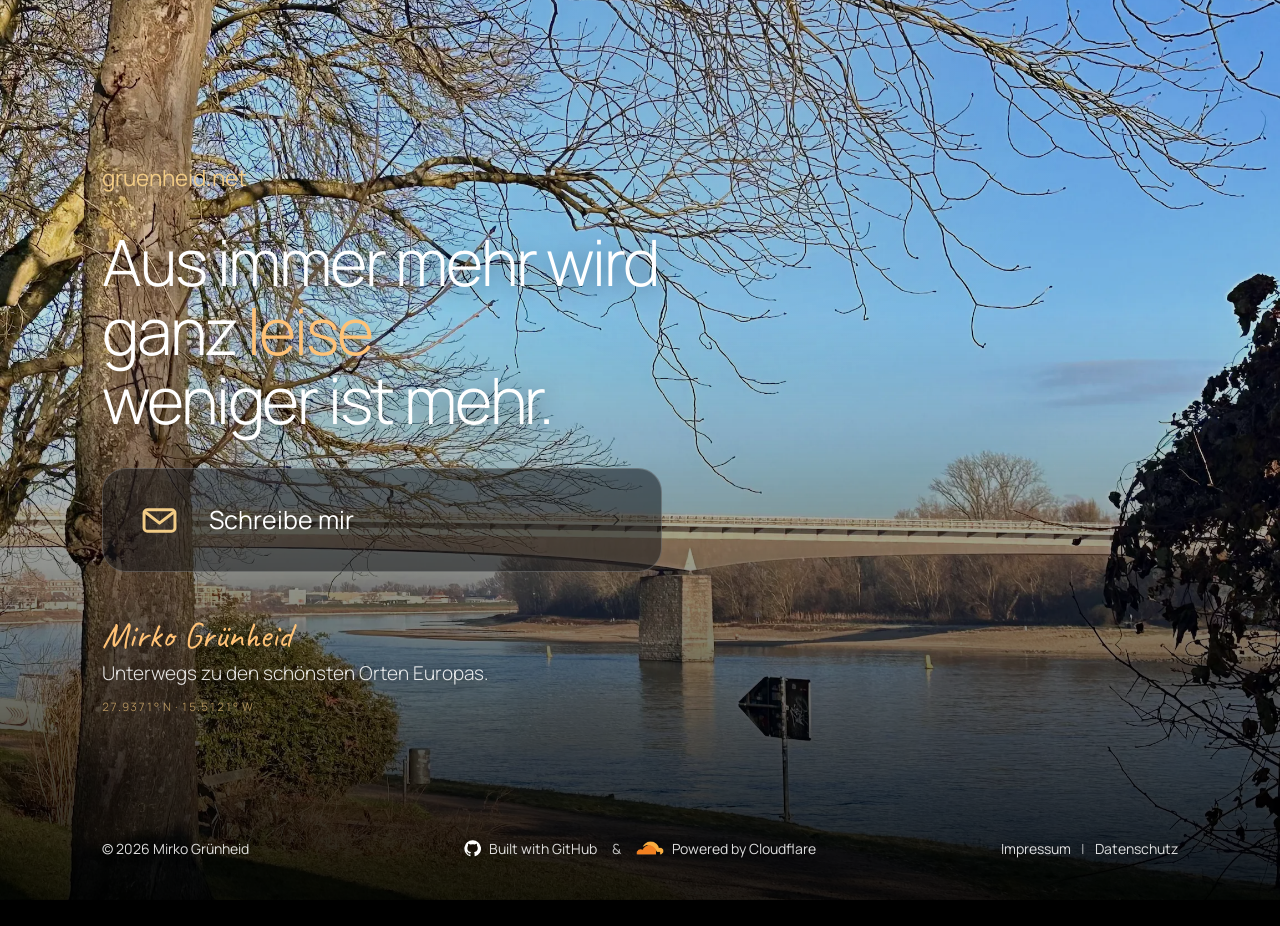
==== index.html @ 1403d37c "Sloagn" ====
<!DOCTYPE html>
<html lang="de">
<head>
<meta charset="UTF-8">
<meta name="viewport" content="width=device-width, initial-scale=1.0">

<title>gruenheid.net | Mirko Grünheid</title>

<meta name="description" content="Persönliche Landingpage von Mirko Grünheid.">
<meta name="author" content="Mirko Grünheid">
<meta name="robots" content="index, follow">
<meta name="theme-color" content="#0f1115">
<meta name="color-scheme" content="dark">

<link rel="canonical" href="https://www.gruenheid.net/">

<!-- Open Graph -->
<meta property="og:locale" content="de_DE">
<meta property="og:type" content="website">
<meta property="og:title" content="gruenheid.net">
<meta property="og:description" content="Life is too short for sadness.">
<meta property="og:url" content="https://www.gruenheid.net/">
<meta property="og:site_name" content="gruenheid.net">
<meta property="og:image" content="https://www.gruenheid.net/assets/hero-background.webp">

<!-- Twitter -->
<meta name="twitter:card" content="summary_large_image">
<meta name="twitter:title" content="gruenheid.net">
<meta name="twitter:description" content="Life is too short for sadness.">
<meta name="twitter:image" content="https://www.gruenheid.net/assets/hero-background.webp">

<link rel="preconnect" href="https://fonts.googleapis.com">
<link rel="preconnect" href="https://fonts.gstatic.com" crossorigin>
<link href="https://fonts.googleapis.com/css2?family=Caveat:wght@400;500&family=Manrope:wght@300;400;500;600&display=swap" rel="stylesheet">

<link rel="stylesheet" href="css/style.css">

<link rel="icon" href="/favicon.svg" type="image/svg+xml">
<link rel="icon" type="image/png" sizes="32x32" href="/favicon-32x32.png">
<link rel="apple-touch-icon" href="/apple-touch-icon.png">
<link rel="manifest" href="/site.webmanifest">
</head>
<body>
<div class="background"></div>
<div class="overlay"></div>

<main class="content" aria-label="Persönliche Landingpage">
  <section class="hero">
    <p class="brand">gruenheid.net</p>
    <h1 class="motto">
  Aus immer mehr wird<br>
  ganz <span class="motto-highlight">leise</span><br>
  weniger ist mehr.
</h1>
  </section>

  <section class="cards" aria-label="Kontakt">
    <a href="kontakt.html" class="card contact-card" aria-label="Kontaktformular öffnen">
      <div class="icon"><img src="assets/mail.svg" alt=""></div>
      <div class="text"><h2>Schreibe mir</h2></div>
      <div class="arrow" aria-hidden="true"><img src="assets/chevron.svg" alt=""></div>
    </a>
  </section>

  <section class="personal-note" aria-label="Signatur">
    <p class="signature-name">Mirko Grünheid</p>
    <p class="signature-text">Unterwegs zu den schönsten Orten Europas.</p>
    <a class="photo-location"
   href="https://www.google.com/maps?q=27.9371,-15.5121"
   target="_blank"
   rel="noopener"
   title="Der Ort, an dem das Hintergrundfoto entstanden ist">
    27.9371° N · 15.5121° W
</a>
   
  </section>
</main>

<footer class="site-footer">
  <div class="footer-copy">&copy; 2026 Mirko Grünheid</div>

  <div class="tech-signature" aria-label="Technik">
    <span class="tech-item">
      <img src="assets/github.svg" alt="" aria-hidden="true">
      <span>Built with GitHub</span>
    </span>
    <span class="tech-amp" aria-hidden="true">&amp;</span>
    <span class="tech-item">
      <img src="assets/cloudflare_clean.png" class="cloudflare-logo" alt="Cloudflare">
      <span>Powered by Cloudflare</span>
    </span>
  </div>


  <div class="footer-links">
    <a href="impressum.html" class="footer-link">Impressum</a>
    <span class="footer-separator">|</span>
    <a href="datenschutz.html" class="footer-link">Datenschutz</a>
</div>
</footer>
</body>
</html>
---- css/style.css ----
/* ==========================================================
   gruenheid.net
   style.css
   ========================================================== */

* {
    margin: 0;
    padding: 0;
    box-sizing: border-box;
}

html,
body {
    width: 100%;
    min-height: 100%;
    font-family: "Manrope", system-ui, -apple-system, BlinkMacSystemFont, sans-serif;
    background: #000;
    color: #fff;
}

body {
    overflow-x: hidden;
}

/* ----------------------------------------------------------
   Background
   ---------------------------------------------------------- */

.background {
    position: fixed;
    inset: 0;
    z-index: 0;
    background-image: url("../assets/hero-background2.webp");
    background-position: center 58%;
    background-size: cover;
    background-repeat: no-repeat;
    transform: scale(1.04);
    animation: zoom 18s ease forwards;
}

.overlay {
    position: fixed;
    inset: 0;
    z-index: 1;
    pointer-events: none;
    background:
        radial-gradient(circle at 58% 6%, rgba(255,195,115,.10), transparent 30%),
        linear-gradient(
            0deg,
            rgba(0,0,0,.60) 0%,
            rgba(0,0,0,.22) 22%,
            rgba(0,0,0,.04) 50%
        ),
        linear-gradient(
            0deg,
             rgba(0,0,0,.72) 0%,
            rgba(0,0,0,.38) 30%,
            rgba(0,0,0,.08) 65%
    )
}

/* ----------------------------------------------------------
   Startseite
   ---------------------------------------------------------- */

.content {
    position: relative;
    z-index: 10;
    min-height: 100vh;
    max-width: 760px;
    padding-top: clamp(130px, 18vh, 220px);
    padding-left: 8vw;
    padding-bottom: 210px;
    display: flex;
    flex-direction: column;
    justify-content: flex-start;
}

.hero {
    margin-bottom: 34px;
}

.brand {
    margin-bottom: 34px;
    font-size: clamp(21px, 1.75vw, 30px);
    font-weight: 400;
    color: #F2CC86;
    text-shadow: 0 3px 16px rgba(0, 0, 0, 0.42);
    opacity: 0;
    animation: fadeUp 0.8s ease 0.05s forwards;
}

.motto {
    font-size: clamp(54px, 5vw, 82px);
    font-weight: 300;
    line-height: 1.08;
    letter-spacing: -2.2px;
    text-shadow: 0 4px 24px rgba(0, 0, 0, 0.42);
    opacity: 0;
    animation: fadeUp 0.85s ease 0.18s forwards;
}

.motto span {
    color: #FFC276;
}

.cards {
    display: flex;
    flex-direction: column;
    gap: 28px;
    margin-bottom: 46px;
    opacity: 0;
    animation: fadeUp 0.85s ease 0.34s forwards;
}

.card {
    width: 560px;
    max-width: 90vw;
    min-height: 104px;
    padding: 24px 30px;
    display: flex;
    align-items: center;
    gap: 24px;
    color: #fff;
    text-decoration: none;
    border-radius: 24px;
    border: 1px solid rgba(255, 255, 255, 0.20);
    background: rgba(24, 27, 30, 0.55);
    backdrop-filter: blur(34px);
    -webkit-backdrop-filter: blur(34px);
    cursor: pointer;
    transition:
        transform 0.30s ease,
        background 0.30s ease,
        border-color 0.30s ease,
        box-shadow 0.30s ease;
}

.card:hover {
    transform: translateY(-5px) scale(1.01);
    background: rgba(42, 45, 52, 0.60);
    border-color: rgba(255, 255, 255, 0.30);
    box-shadow:
        0 25px 60px rgba(0, 0, 0, 0.32),
        inset 0 1px 0 rgba(255, 255, 255, 0.08);
}

.icon {
    width: 52px;
    height: 52px;
    display: flex;
    align-items: center;
    justify-content: center;
    flex: 0 0 auto;
}

.icon img {
    width: 43px;
    display: block;
}

.text {
    flex: 1;
}

.text h2 {
    font-size: 25px;
    font-weight: 400;
    line-height: 1.2;
}

.arrow {
    width: 30px;
    height: 30px;
    display: flex;
    align-items: center;
    justify-content: center;
    opacity: 0.72;
}

.arrow img {
    width: 16px;
    display: block;
    opacity: 0.85;
    transition:
        opacity 0.25s ease,
        transform 0.25s ease;
}

.card:hover .arrow img {
    opacity: 1;
    transform: translateX(5px);
}

.personal-note {
    opacity: 0;
    animation: fadeUp 0.85s ease 0.50s forwards;
}

.signature-name {
    margin-bottom: 7px;
    font-family: "Caveat", cursive;
    font-size: clamp(36px, 2.7vw, 46px);
    font-weight: 400;
    line-height: 0.95;
    color: #FFC276;
    text-shadow: 0 4px 22px rgba(0, 0, 0, 0.48);
}

.signature-text {
    font-size: 19px;
    font-weight: 300;
    line-height: 1.45;
    color: rgba(255, 255, 255, 0.88);
    text-shadow: 0 2px 14px rgba(0, 0, 0, 0.65);
}

.signature-name,
.signature-text {
    text-shadow: 0 3px 18px rgba(0,0,0,.75);
}

/* ----------------------------------------------------------
   Footer
   ---------------------------------------------------------- */

.site-footer {
    position: fixed;
    left: 8vw;
    right: 8vw;
    bottom: 42px;
    z-index: 20;
    display: grid;
    grid-template-columns: 1fr auto 1fr;
    align-items: center;
    gap: 24px;
    padding-top: 0;
    font-size: 14px;
    color: rgba(255, 255, 255, 0.86);
    text-shadow: 0 1px 10px rgba(0, 0, 0, 0.78);
    opacity: 0;
    animation: fadeUp 0.9s ease 0.65s forwards;
}

.footer-copy {
    justify-self: start;
    white-space: nowrap;
}

.tech-signature {
    justify-self: center;
    display: inline-flex;
    align-items: center;
    gap: 13px;
    white-space: nowrap;
}

.tech-item {
    display: inline-flex;
    align-items: center;
    gap: 8px;
    opacity: 1;
}

.tech-item img {
    width: 17px;
    height: 17px;
    display: block;
    opacity: 1;
    filter: drop-shadow(0 1px 5px rgba(0, 0, 0, 0.7));
}

.tech-amp {
    margin: 0 2px;
    opacity: 0.88;
}

.footer-links {
    justify-self: end;
    display: flex;
    align-items: center;
    gap: 10px;
    white-space: nowrap;
}

.footer-separator {
    color: rgba(255,255,255,.65);
}

.footer-link {
    color: rgba(255,255,255,.86);
    text-decoration: none;
    transition:
        color .25s ease,
        opacity .25s ease;
    white-space: nowrap;
}

.footer-link:hover {
    color: #F2CC86;
    opacity: 1;
}

.legal-site-footer {
    position: relative;
    left: auto;
    right: auto;
    bottom: auto;
    margin: 40px 8vw 30px;
    opacity: 1;
    animation: none;
}

.thanks-footer {
    margin-top: auto;
    margin-left: 8vw;
    margin-right: 8vw;
    margin-bottom: 30px;

    position: relative;
    left: auto;
    right: auto;
    bottom: auto;

    opacity: 1;
    animation: none;
}

.photo-location {
    display: inline-block;
    margin-top: 12px;
    font-size: 0.72rem;
    font-weight: 400;
    letter-spacing: 0.08em;
    color: rgba(223, 185, 118, 0.72);
    text-decoration: none;
    font-variant-numeric: tabular-nums;
}

.photo-location:hover {
    color: rgba(223, 185, 118, 0.95);
}

/* ----------------------------------------------------------
   Legal Pages: Impressum / Datenschutz
   ---------------------------------------------------------- */

body.legal {
    min-height: 100vh;
    display: flex;
    flex-direction: column;
}

.legal-page {
    position: relative;
    z-index: 10;
    width: min(760px, calc(100% - 16vw));
    padding: 90px 0 40px;
    margin-left: 8vw;
    animation: fadeUp 0.9s ease;
}

.legal-header {
    margin-bottom: 40px;
}

.legal-header h1 {
    font-size: 72px;
    font-weight: 300;
    line-height: 1;
    letter-spacing: -2px;
    margin-bottom: 24px;
    text-shadow: 0 4px 18px rgba(0, 0, 0, 0.35);
}

.legal-header p {
    font-size: 24px;
    font-weight: 400;
    color: #F2CC86;
    text-shadow: 0 3px 14px rgba(0, 0, 0, 0.35);
}

.legal-box {
    padding: 36px 40px;
    border-radius: 28px;
    border: 1px solid rgba(255, 255, 255, 0.22);
    background: rgba(44, 48, 56, 0.42);
    backdrop-filter: blur(36px);
    -webkit-backdrop-filter: blur(36px);
}

.legal-box h2 {
    font-size: 22px;
    font-weight: 600;
    line-height: 1.25;
    margin: 26px 0 10px;
}

.legal-box h2:first-child {
    margin-top: 0;
}

.legal-box p {
    font-size: 16px;
    line-height: 1.45;
}

.legal-box a,
.legal-back {
    color: #d6b06a;
    text-decoration: none;
    transition:
        opacity 0.25s ease,
        color 0.25s ease,
        transform 0.25s ease;
}

.legal-box a:hover {
    opacity: 0.8;
}

.legal-back {
    display: inline-block;
    margin-top: 32px;
    font-size: 18px;
    font-weight: 500;
}

.legal-back:hover {
    color: #fff;
    transform: translateX(-4px);
}


/* ----------------------------------------------------------
   Kontaktformular
   ---------------------------------------------------------- */

.contact-page {
    width: min(680px, calc(100% - 16vw));
}

.contact-box {
    padding: 38px 40px 40px;
}

.contact-form {
    display: flex;
    flex-direction: column;
    gap: 14px;
}

.contact-form label {
    margin-top: 8px;
    font-size: 15px;
    font-weight: 500;
    color: rgba(255, 255, 255, 0.86);
}

.contact-form input,
.contact-form textarea {
    width: 100%;
    padding: 16px 18px;
    border: 1px solid rgba(255, 255, 255, 0.20);
    border-radius: 18px;
    outline: none;
    font: inherit;
    color: #fff;
    background: rgba(255, 255, 255, 0.08);
    backdrop-filter: blur(18px);
    -webkit-backdrop-filter: blur(18px);
    transition:
        border-color 0.25s ease,
        background 0.25s ease,
        box-shadow 0.25s ease;
}

.contact-form textarea {
    resize: vertical;
    min-height: 170px;
}

.contact-form input:focus,
.contact-form textarea:focus {
    border-color: rgba(255, 194, 118, 0.72);
    background: rgba(255, 255, 255, 0.12);
    box-shadow: 0 0 0 4px rgba(255, 194, 118, 0.10);
}

.form-button {
    margin-top: 18px;
    min-height: 64px;
    padding: 0 26px;
    border: 1px solid rgba(255, 255, 255, 0.22);
    border-radius: 20px;
    color: #fff;
    font: inherit;
    font-size: 18px;
    font-weight: 500;
    background: rgba(24, 27, 30, 0.58);
    backdrop-filter: blur(30px);
    -webkit-backdrop-filter: blur(30px);
    cursor: pointer;
    transition:
        transform 0.30s ease,
        background 0.30s ease,
        border-color 0.30s ease,
        box-shadow 0.30s ease;
}

.form-button:hover {
    transform: translateY(-3px);
    background: rgba(42, 45, 52, 0.62);
    border-color: rgba(255, 255, 255, 0.32);
    box-shadow: 0 18px 44px rgba(0, 0, 0, 0.30);
}

.thanks-box {
    max-width: 620px;
}

.thanks-message {
    font-size: 20px;
    color: rgba(255, 255, 255, 0.90);
}

/* ----------------------------------------------------------
   Animations
   ---------------------------------------------------------- */

@keyframes zoom {
    from { transform: scale(1.04); }
    to { transform: scale(1); }
}

@keyframes fadeUp {
    from {
        opacity: 0;
        transform: translateY(26px);
    }
    to {
        opacity: 1;
        transform: none;
    }
}

/* ----------------------------------------------------------
   Tablet
   ---------------------------------------------------------- */

@media (max-width: 1000px) {
    .content {
        padding-top: 135px;
    }

    .motto {
        font-size: 62px;
    }

    .card {
        width: 100%;
    }
}

/* ----------------------------------------------------------
   iPad / kleine Tablets
   ---------------------------------------------------------- */

@media (min-width: 701px) and (max-width: 850px) {

    .content {
        min-height: 100vh;
        padding-top: 95px;
        padding-bottom: 150px;
    }
    .hero {
        margin-bottom: 24px;
    }

    .brand {
        margin-bottom: 28px;
    }

    .motto {
        font-size: 58px;
    }

    .cards {
        gap: 20px;
        margin-bottom: 28px;
    }

    .card {
        width: 100%;
        min-height: 88px;
        padding: 20px 26px;
    }

    .signature-name {
        font-size: 40px;
    }

    .signature-text {
        font-size: 17px;
    }

    .site-footer {
        position: fixed;
        left: 32px;
        right: 32px;
        bottom: 24px;

        display: grid;
        grid-template-columns: 1fr;
        grid-template-areas:
            "copy"
            "tech"
            "link";

        justify-items: center;
        gap: 8px;

        margin: 0;
        text-align: center;
    }

    .footer-copy {
        grid-area: copy;
        justify-self: center;
    }

    .tech-signature {
        grid-area: tech;
        justify-self: center;
    }

    .footer-links {
        grid-area: link;
        justify-self: center;
    }
}
/* ----------------------------------------------------------
   Smartphone
   ---------------------------------------------------------- */

@media (max-width: 700px) {

    .overlay {
        background:
            radial-gradient(circle at 80% 18%, rgba(255,188,108,.12), transparent 34%),
            linear-gradient(
                0deg,
                rgba(0,0,0,.60) 0%,
                rgba(0,0,0,.22) 30%,
                rgba(0,0,0,.05) 56%
            ),
            linear-gradient(
                90deg,
                rgba(2,4,7,.48) 0%,
                rgba(2,4,7,.20) 55%,
                rgba(2,4,7,.08) 100%
            );
    }

    .content {
        min-height: auto;
        padding: 92px 32px 0;
        justify-content: flex-start;
    }

    .hero {
        margin-bottom: 28px;
    }

    .brand {
        margin-bottom: 48px;
        font-size: 23px;
    }

    .motto {
        font-size: clamp(54px, 15.2vw, 66px);
        line-height: 1.22;
        letter-spacing: -1.6px;
    }

    .cards {
        margin-bottom: 62px;
    }

    .card {
        width: min(100%, 440px);
        min-height: 92px;
        padding: 22px 24px;
        border-radius: 20px;
        gap: 18px;
    }

    .icon {
        width: 44px;
        height: 44px;
    }

    .icon img {
        width: 37px;
    }

    .text h2 {
        font-size: 21px;
    }

    .arrow {
        display: flex;
        opacity: 0.9;
    }

    .signature-name {
        font-size: 38px;
        margin-bottom: 5px;
        color: #FFC276;
    }

    .signature-text {
        max-width: none;
        font-size: 16px;
        line-height: 1.35;
    }

    .site-footer {
        position: relative;
        left: auto;
        right: auto;
        bottom: auto;
        margin: 58px 32px 34px;
        padding-top: 0;
        grid-template-columns: 1fr;
        grid-template-areas:
            "copy"
            "tech"
            "link";
        justify-items: center;
        gap: 10px;
        font-size: clamp(13px, 3.65vw, 15px);
        line-height: 1.35;
        color: rgba(255, 255, 255, 0.92);
        text-shadow: 0 1px 12px rgba(0, 0, 0, 0.90);
    }

    .thanks-footer {
        margin-top: auto;
        margin-left: 32px;
        margin-right: 32px;
        margin-bottom: 80px;
    }

    .footer-copy {
        grid-area: copy;
        justify-self: center;
        white-space: normal;
        margin-bottom: -2px;
    }

    .tech-signature {
        grid-area: tech;
        justify-self: center;
        gap: 8px;
        max-width: 100%;
        white-space: nowrap;
    }

    .tech-item {
        gap: 6px;
    }

    .tech-amp {
        margin: 0 1px;
    }

    .footer-links {
        grid-area: link;
        justify-self: center;
        display: flex;
        align-items: center;
        gap: 10px;
        margin-top: 4px;
        white-space: nowrap;
    }

    .footer-link {
        color: rgba(255,255,255,.88);
    }

    .legal-site-footer {
        grid-template-columns: 1fr;
        grid-template-areas:
            "copy"
            "tech"
            "link";
        justify-items: center;
    }

    .legal-page {
        width: auto;
        padding: 60px 28px 30px;
        margin-left: 0;
    }

    .legal-header {
        margin-bottom: 32px;
    }

    .legal-header h1 {
        font-size: 48px;
        margin-bottom: 20px;
    }

    .legal-header p {
        font-size: 20px;
    }

    .legal-box {
        padding: 28px 24px;
        border-radius: 24px;
    }

    .contact-page {
        width: auto;
    }

    .contact-box {
        padding: 28px 24px 30px;
    }

    .contact-form input,
    .contact-form textarea {
        padding: 15px 16px;
        border-radius: 16px;
    }

    .form-button {
        min-height: 60px;
        border-radius: 18px;
        font-size: 17px;
    }

    .thanks-message {
        font-size: 18px;
    }

    .legal-box h2 {
        font-size: 20px;
    }

    .legal-box p {
        font-size: 15px;
    }
}

@media (max-width: 390px) {
    .content {
        padding-left: 26px;
        padding-right: 26px;
    }

    .motto {
        font-size: 50px;
    }

    .site-footer {
        margin-left: 26px;
        margin-right: 26px;
    }

    .tech-signature {
        gap: 7px;
    }

}

/* ----------------------------------------------------------
   Kleine Notebook-Höhen
   ---------------------------------------------------------- */

@media (max-height: 850px) and (min-width: 851px) {
    .content {
        padding-top: 120px;
        padding-bottom: 170px;
    }

    .brand {
        margin-bottom: 26px;
    }

    .motto {
        font-size: 64px;
    }

    .cards {
        margin-bottom: 34px;
    }

    .card {
        min-height: 92px;
    }

    .signature-name {
        font-size: 42px;
    }

    .site-footer {
        bottom: 28px;
        padding-top: 0;
    }

    .legal-page {
        padding-top: 60px;
    }

    .legal-header {
        margin-bottom: 30px;
    }

    .legal-header h1 {
        font-size: 58px;
        margin-bottom: 18px;
    }

    .legal-box {
        padding: 30px 36px;
    }

    .legal-box h2 {
        margin: 20px 0 8px;
    }
}

@media (prefers-reduced-motion: reduce) {
    *,
    *::before,
    *::after {
        animation-duration: 0.001ms !important;
        animation-iteration-count: 1 !important;
        transition-duration: 0.001ms !important;
    }
}

.tech-signature .tech-item img.cloudflare-logo {
    width: 28px;
    height: auto;
    transform: translateY(-1px);
}

@media (max-width: 700px) {
    .tech-item img {
        width: 18px;
        height: 18px;
    }

    .tech-signature .tech-item img.cloudflare-logo {
        width: 28px;
        height: auto;
        transform: translateY(-1px);
    }
}
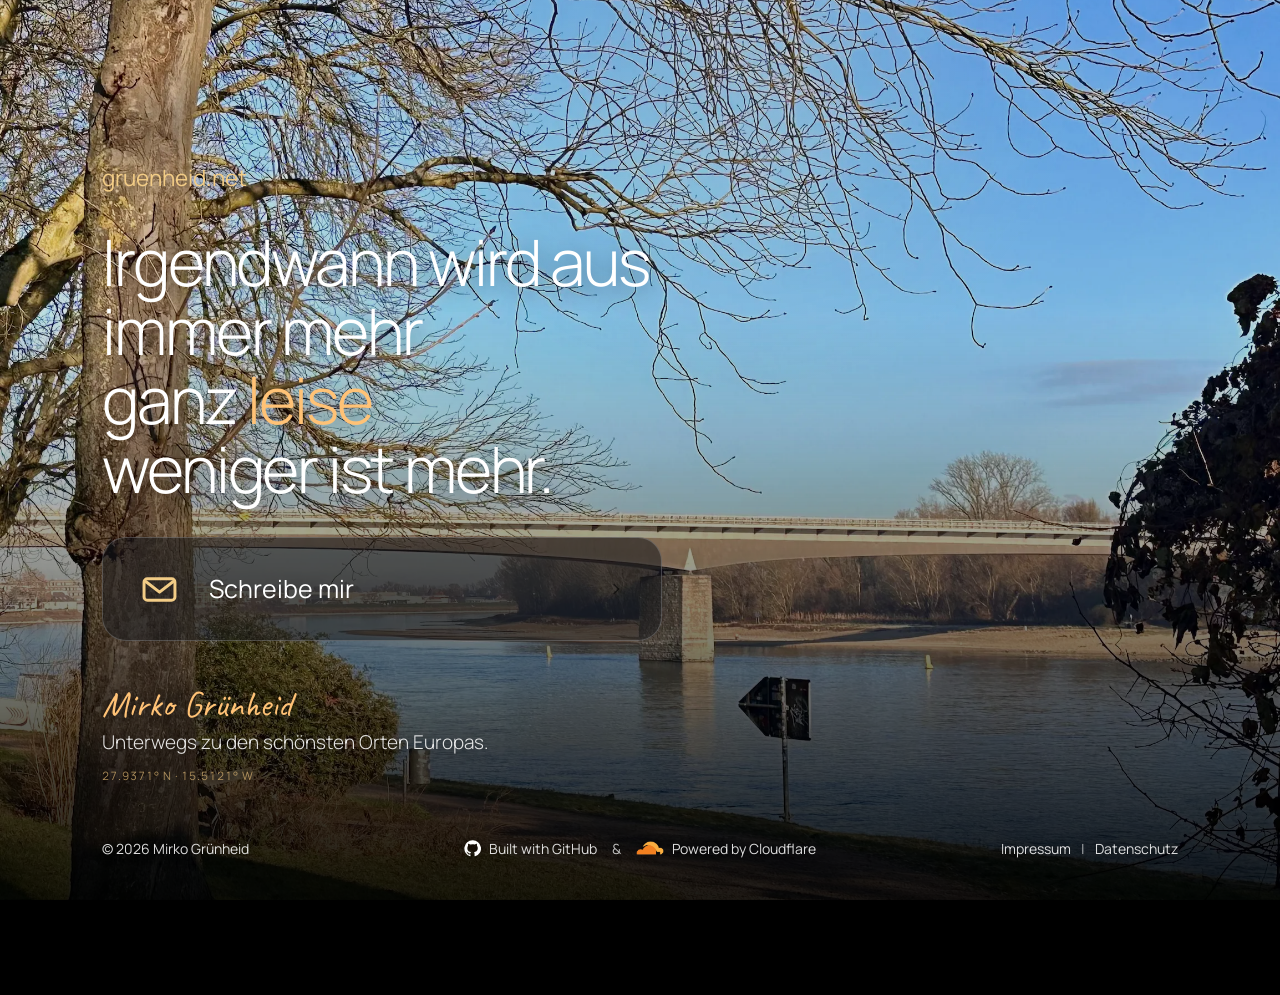
==== commit 83ae6e49: "Slogan" ====
--- a/index.html
+++ b/index.html
@@ -48,7 +48,7 @@
   <section class="hero">
     <p class="brand">gruenheid.net</p>
     <h1 class="motto">
-  Aus immer mehr wird<br>
+  Irgendwann wird aus immer mehr<br>
   ganz <span class="motto-highlight">leise</span><br>
   weniger ist mehr.
 </h1>
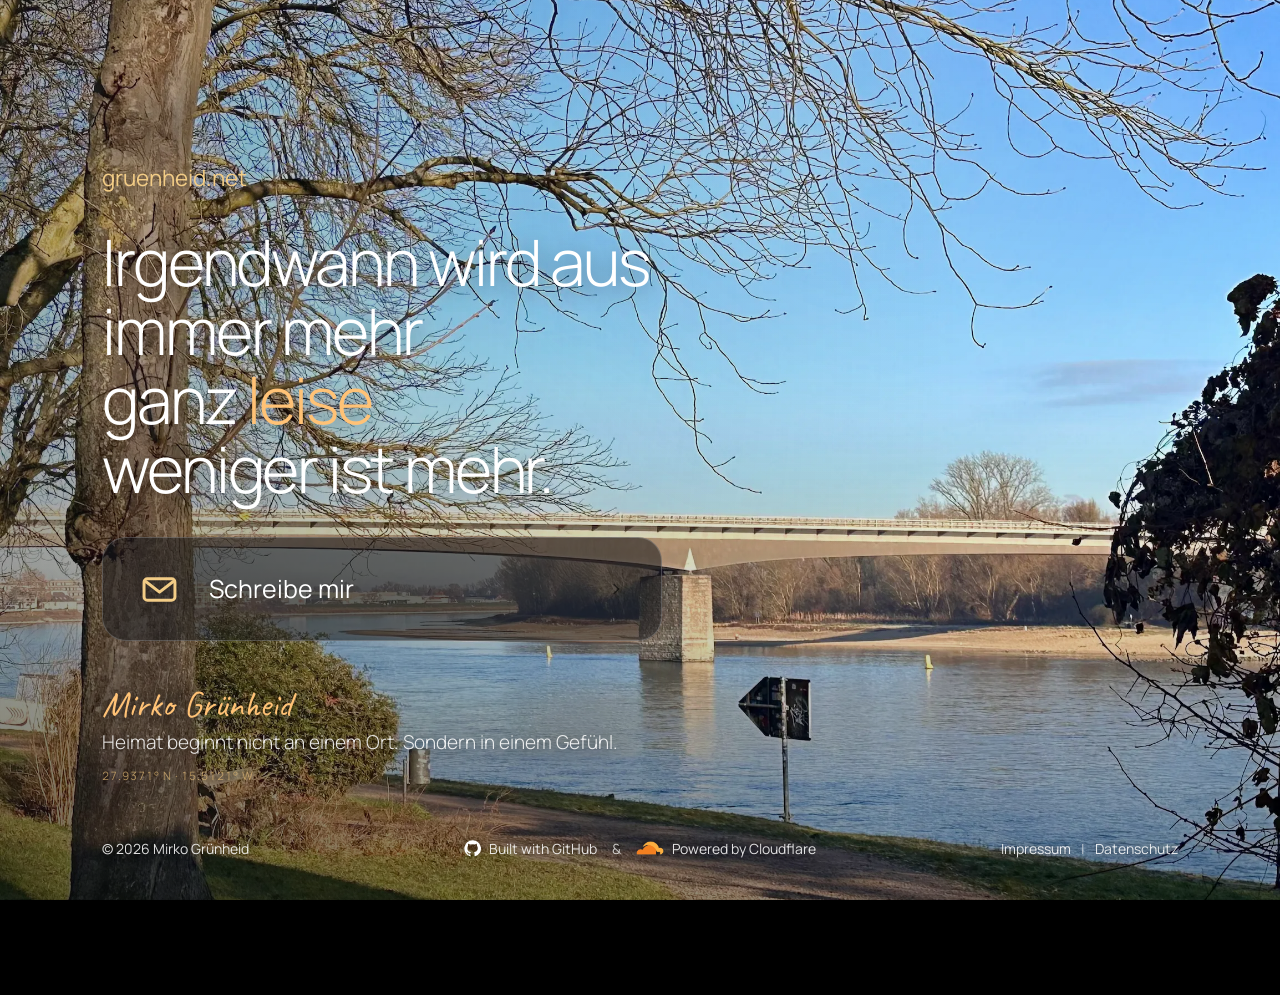
==== commit a0c6b532: "Text" ====
--- a/index.html
+++ b/index.html
@@ -64,7 +64,7 @@
 
   <section class="personal-note" aria-label="Signatur">
     <p class="signature-name">Mirko Grünheid</p>
-    <p class="signature-text">Unterwegs zu den schönsten Orten Europas.</p>
+    <p class="signature-text">Heimat beginnt nicht an einem Ort. Sondern in einem Gefühl.</p>
     <a class="photo-location"
    href="https://www.google.com/maps?q=27.9371,-15.5121"
    target="_blank"
--- a/css/style.css
+++ b/css/style.css
@@ -43,20 +43,27 @@
     inset: 0;
     z-index: 1;
     pointer-events: none;
+
     background:
-        radial-gradient(circle at 58% 6%, rgba(255,195,115,.10), transparent 30%),
+        radial-gradient(
+            circle at 68% 12%,
+            rgba(255,208,140,.10),
+            transparent 38%
+        ),
+
+        linear-gradient(
+            90deg,
+            rgba(18,20,24,.34) 0%,
+            rgba(18,20,24,.12) 40%,
+            rgba(18,20,24,0) 75%
+        ),
+
         linear-gradient(
             0deg,
-            rgba(0,0,0,.60) 0%,
-            rgba(0,0,0,.22) 22%,
-            rgba(0,0,0,.04) 50%
-        ),
-        linear-gradient(
-            0deg,
-             rgba(0,0,0,.72) 0%,
-            rgba(0,0,0,.38) 30%,
-            rgba(0,0,0,.08) 65%
-    )
+            rgba(0,0,0,.40) 0%,
+            rgba(0,0,0,.14) 28%,
+            rgba(0,0,0,0) 58%
+        );
 }
 
 /* ----------------------------------------------------------
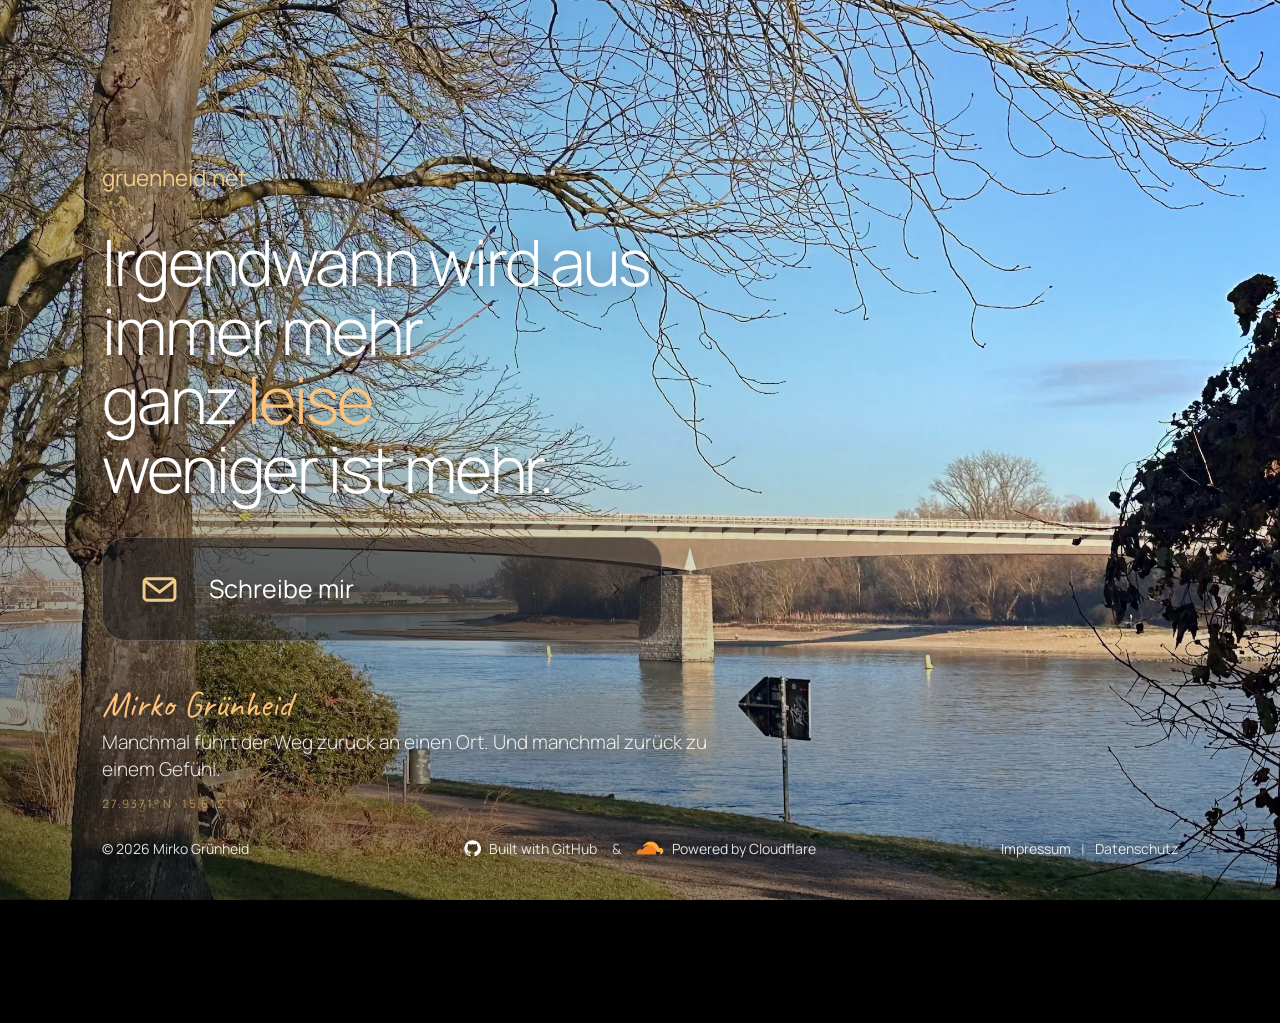
==== commit d2dad23a: "Text# Please enter the commit message for your changes. Lines starting" ====
--- a/index.html
+++ b/index.html
@@ -64,7 +64,7 @@
 
   <section class="personal-note" aria-label="Signatur">
     <p class="signature-name">Mirko Grünheid</p>
-    <p class="signature-text">Heimat beginnt nicht an einem Ort. Sondern in einem Gefühl.</p>
+    <p class="signature-text">Manchmal führt der Weg zurück an einen Ort. Und manchmal zurück zu einem Gefühl.</p>
     <a class="photo-location"
    href="https://www.google.com/maps?q=27.9371,-15.5121"
    target="_blank"
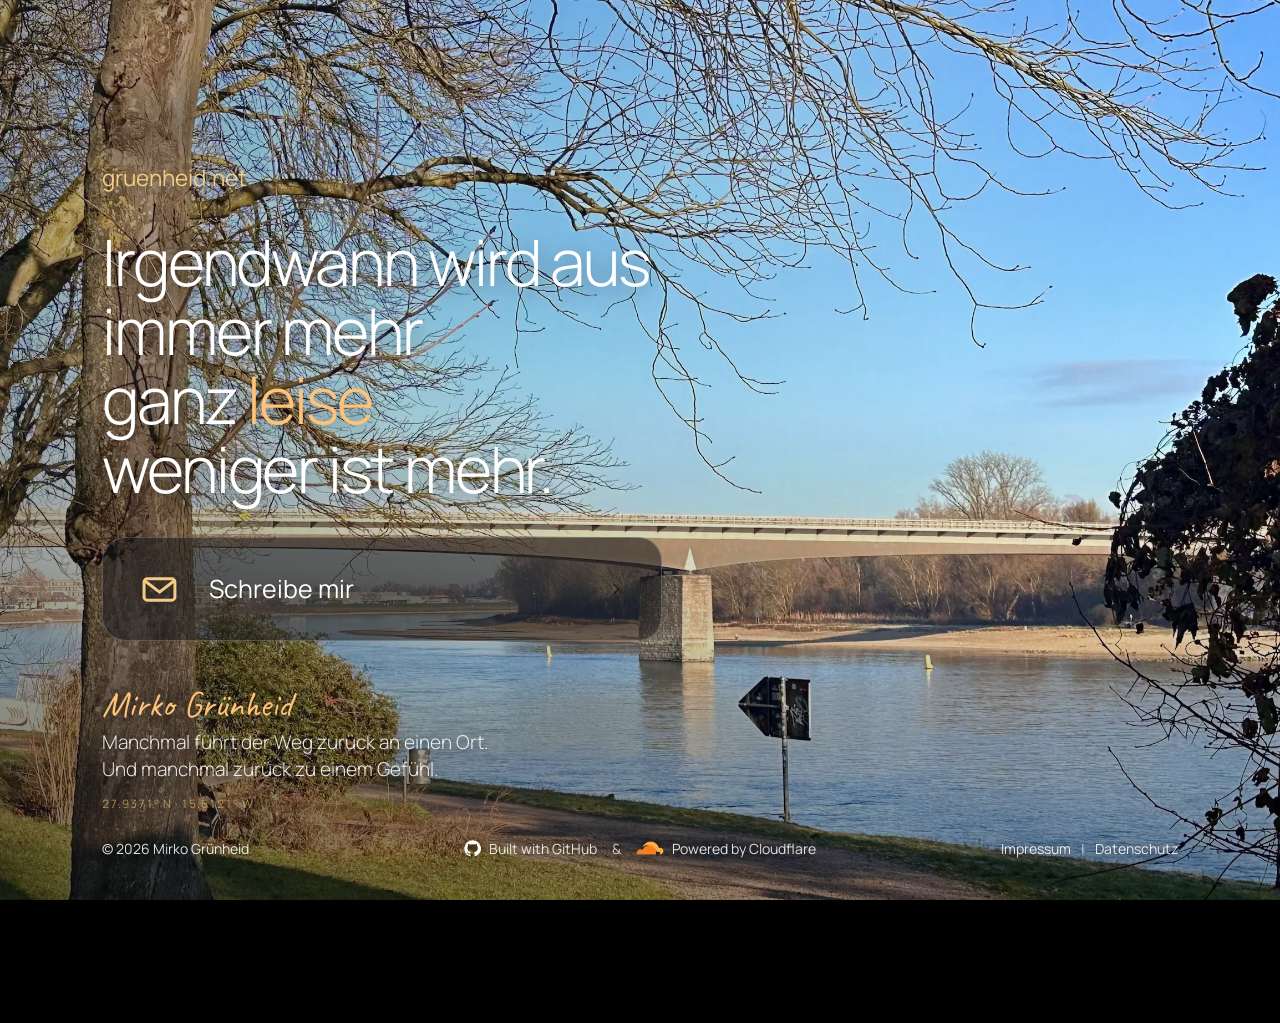
==== commit 3ea5dbd8: "Spruch" ====
--- a/index.html
+++ b/index.html
@@ -64,7 +64,7 @@
 
   <section class="personal-note" aria-label="Signatur">
     <p class="signature-name">Mirko Grünheid</p>
-    <p class="signature-text">Manchmal führt der Weg zurück an einen Ort. Und manchmal zurück zu einem Gefühl.</p>
+    <p class="signature-text">Manchmal führt der Weg zurück an einen Ort.<br>Und manchmal zurück zu einem Gefühl.</p>
     <a class="photo-location"
    href="https://www.google.com/maps?q=27.9371,-15.5121"
    target="_blank"
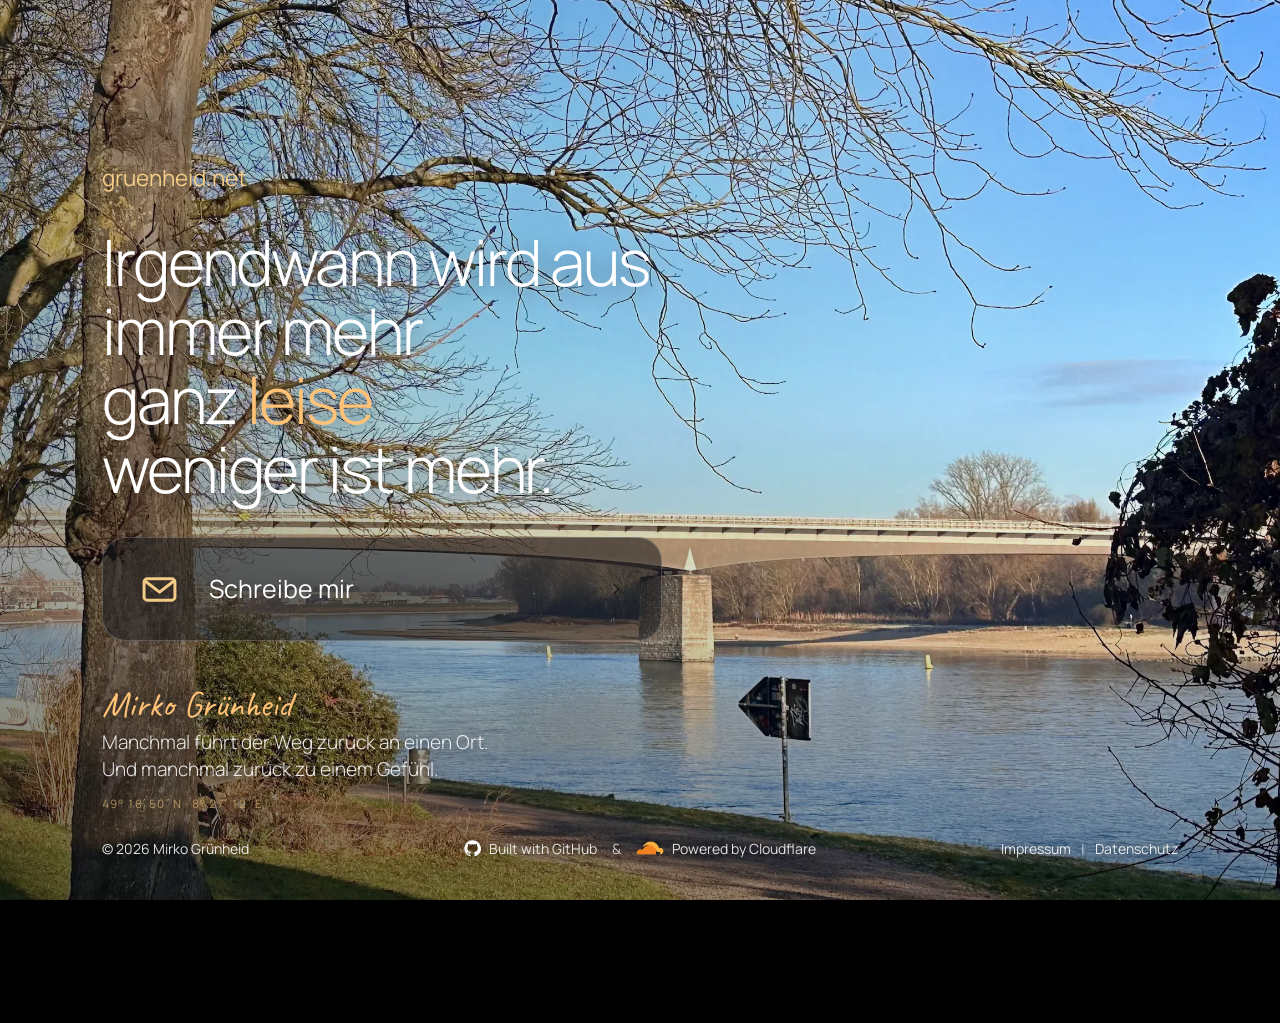
==== commit 3dd6b419: "Koordinaten" ====
--- a/index.html
+++ b/index.html
@@ -66,11 +66,11 @@
     <p class="signature-name">Mirko Grünheid</p>
     <p class="signature-text">Manchmal führt der Weg zurück an einen Ort.<br>Und manchmal zurück zu einem Gefühl.</p>
     <a class="photo-location"
-   href="https://www.google.com/maps?q=27.9371,-15.5121"
+   href="https://maps.apple.com/?ll=49.313945,8.453380"
    target="_blank"
    rel="noopener"
    title="Der Ort, an dem das Hintergrundfoto entstanden ist">
-    27.9371° N · 15.5121° W
+    49° 18′ 50″ N · 8° 27′ 12″ E
 </a>
    
   </section>
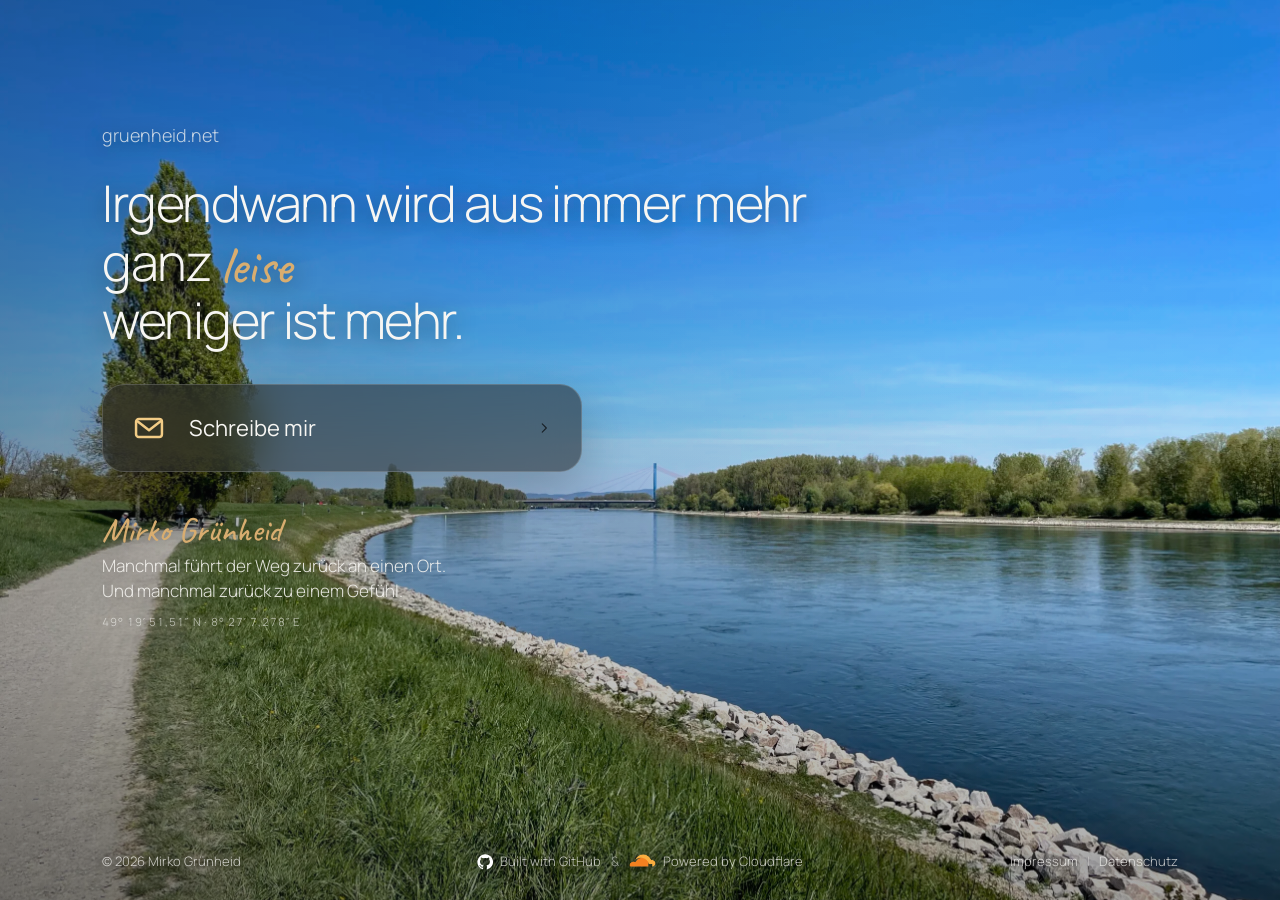
==== commit 86f2d304: "GPS" ====
--- a/index.html
+++ b/index.html
@@ -65,13 +65,15 @@
   <section class="personal-note" aria-label="Signatur">
     <p class="signature-name">Mirko Grünheid</p>
     <p class="signature-text">Manchmal führt der Weg zurück an einen Ort.<br>Und manchmal zurück zu einem Gefühl.</p>
-    <a class="photo-location"
-   href="https://maps.apple.com/?ll=49.313945,8.453380"
-   target="_blank"
-   rel="noopener"
-   title="Der Ort, an dem das Hintergrundfoto entstanden ist">
-    49° 18′ 50″ N · 8° 27′ 12″ E
-</a>
+    <a
+  class="photo-location"
+  href="https://maps.apple.com/?ll=49.330975,8.452022&q=Aufnahmeort"
+  target="_blank"
+  rel="noopener noreferrer"
+  aria-label="Aufnahmeort in Apple Karten öffnen"
+  >
+  49° 19′ 51,51″ N · 8° 27′ 7,278″ E
+  </a>
    
   </section>
 </main>
--- a/css/style.css
+++ b/css/style.css
@@ -1,7 +1,21 @@
 /* ==========================================================
-   gruenheid.net
-   style.css
+   gruenheid.net — style.css
+   Neuaufbau August 2026
    ========================================================== */
+
+:root {
+    --text: #f7f6f3;
+    --text-soft: rgba(247, 246, 243, .82);
+    --text-muted: rgba(247, 246, 243, .58);
+    --accent: #d8ad70;
+    --panel: rgba(38, 40, 43, .56);
+    --panel-hover: rgba(38, 40, 43, .56);
+    --border: rgba(255, 255, 255, .17);
+    --border-hover: rgba(255, 255, 255, .28);
+    --left: clamp(28px, 8vw, 132px);
+    --right: clamp(28px, 8vw, 132px);
+    --text-shadow: 0 3px 18px rgba(0, 0, 0, .55);
+}
 
 * {
     margin: 0;
@@ -13,29 +27,28 @@
 body {
     width: 100%;
     min-height: 100%;
-    font-family: "Manrope", system-ui, -apple-system, BlinkMacSystemFont, sans-serif;
+}
+
+html {
     background: #000;
-    color: #fff;
 }
 
 body {
     overflow-x: hidden;
-}
-
-/* ----------------------------------------------------------
-   Background
-   ---------------------------------------------------------- */
-
+    font-family: "Manrope", system-ui, -apple-system, BlinkMacSystemFont, sans-serif;
+    color: var(--text);
+    background: #000;
+}
+
+/* Hintergrund */
 .background {
     position: fixed;
     inset: 0;
     z-index: 0;
-    background-image: url("../assets/hero-background2.webp");
-    background-position: center 58%;
-    background-size: cover;
-    background-repeat: no-repeat;
-    transform: scale(1.04);
-    animation: zoom 18s ease forwards;
+    background: url("../assets/hero-background3.webp") center 58% / cover no-repeat;
+    filter: brightness(1.035) saturate(1.025) sepia(.025);
+    transform: scale(1.035);
+    animation: backgroundZoom 18s ease-out forwards;
 }
 
 .overlay {
@@ -43,44 +56,24 @@
     inset: 0;
     z-index: 1;
     pointer-events: none;
-
     background:
-        radial-gradient(
-            circle at 68% 12%,
-            rgba(255,208,140,.10),
-            transparent 38%
-        ),
-
-        linear-gradient(
-            90deg,
-            rgba(18,20,24,.34) 0%,
-            rgba(18,20,24,.12) 40%,
-            rgba(18,20,24,0) 75%
-        ),
-
-        linear-gradient(
-            0deg,
-            rgba(0,0,0,.40) 0%,
-            rgba(0,0,0,.14) 28%,
-            rgba(0,0,0,0) 58%
-        );
-}
-
-/* ----------------------------------------------------------
-   Startseite
-   ---------------------------------------------------------- */
-
+        radial-gradient(circle at 70% 12%, rgba(255, 214, 160, .10), transparent 40%),
+        linear-gradient(90deg, rgba(14, 16, 19, .34) 0%, rgba(14, 16, 19, .15) 38%, rgba(14, 16, 19, .025) 74%, transparent 100%),
+        linear-gradient(0deg, rgba(0, 0, 0, .36) 0%, rgba(0, 0, 0, .11) 30%, transparent 60%);
+}
+
+/* Startseite */
 .content {
     position: relative;
     z-index: 10;
+    width: min(760px, calc(100% - var(--left) - var(--right)));
     min-height: 100vh;
-    max-width: 760px;
-    padding-top: clamp(130px, 18vh, 220px);
-    padding-left: 8vw;
-    padding-bottom: 210px;
+    margin-left: var(--left);
+    padding-top: clamp(104px, 14vh, 168px);
+    padding-bottom: 190px;
     display: flex;
     flex-direction: column;
-    justify-content: flex-start;
+    align-items: flex-start;
 }
 
 .hero {
@@ -88,73 +81,77 @@
 }
 
 .brand {
-    margin-bottom: 34px;
-    font-size: clamp(21px, 1.75vw, 30px);
-    font-weight: 400;
-    color: #F2CC86;
-    text-shadow: 0 3px 16px rgba(0, 0, 0, 0.42);
+    margin-bottom: 30px;
+    font-size: clamp(18px, 1.35vw, 23px);
+    font-weight: 300;
+    line-height: 1;
+    color: rgba(247, 246, 243, .76);
+    text-shadow: var(--text-shadow);
     opacity: 0;
-    animation: fadeUp 0.8s ease 0.05s forwards;
+    animation: fadeUp .75s ease .04s forwards;
 }
 
 .motto {
-    font-size: clamp(54px, 5vw, 82px);
+    max-width: 720px;
+    font-size: clamp(45px, 3.95vw, 63px);
     font-weight: 300;
-    line-height: 1.08;
-    letter-spacing: -2.2px;
-    text-shadow: 0 4px 24px rgba(0, 0, 0, 0.42);
+    line-height: 1.16;
+    letter-spacing: -1.55px;
+    color: var(--text);
+    text-shadow: 0 4px 24px rgba(0, 0, 0, .48);
     opacity: 0;
-    animation: fadeUp 0.85s ease 0.18s forwards;
-}
-
-.motto span {
-    color: #FFC276;
+    animation: fadeUp .82s ease .16s forwards;
+}
+
+.motto-highlight {
+    display: inline-block;
+    font-family: "Caveat", cursive;
+    font-size: 1.05em;
+    font-weight: 500;
+    line-height: .85;
+    letter-spacing: 0;
+    color: var(--accent);
+    transform: translateY(2px);
 }
 
 .cards {
     display: flex;
     flex-direction: column;
-    gap: 28px;
-    margin-bottom: 46px;
+    gap: 20px;
+    margin-bottom: 42px;
     opacity: 0;
-    animation: fadeUp 0.85s ease 0.34s forwards;
+    animation: fadeUp .82s ease .30s forwards;
 }
 
 .card {
-    width: 560px;
-    max-width: 90vw;
-    min-height: 104px;
-    padding: 24px 30px;
+    width: min(480px, calc(100vw - var(--left) - var(--right)));
+    min-height: 88px;
+    padding: 18px 24px;
     display: flex;
     align-items: center;
-    gap: 24px;
-    color: #fff;
+    gap: 18px;
+    color: var(--text);
     text-decoration: none;
-    border-radius: 24px;
-    border: 1px solid rgba(255, 255, 255, 0.20);
-    background: rgba(24, 27, 30, 0.55);
-    backdrop-filter: blur(34px);
-    -webkit-backdrop-filter: blur(34px);
+    border: 1px solid var(--border);
+    border-radius: 22px;
+    background: var(--panel);
+    box-shadow: 0 18px 50px rgba(0, 0, 0, .22);
+    backdrop-filter: blur(24px);
+    -webkit-backdrop-filter: blur(24px);
     cursor: pointer;
-    transition:
-        transform 0.30s ease,
-        background 0.30s ease,
-        border-color 0.30s ease,
-        box-shadow 0.30s ease;
+    transition: transform .28s ease, background .28s ease, border-color .28s ease, box-shadow .28s ease;
 }
 
 .card:hover {
-    transform: translateY(-5px) scale(1.01);
-    background: rgba(42, 45, 52, 0.60);
-    border-color: rgba(255, 255, 255, 0.30);
-    box-shadow:
-        0 25px 60px rgba(0, 0, 0, 0.32),
-        inset 0 1px 0 rgba(255, 255, 255, 0.08);
+    transform: translateY(-4px);
+    background: var(--panel-hover);
+    border-color: var(--border-hover);
+    box-shadow: 0 24px 58px rgba(0, 0, 0, .28), inset 0 1px 0 rgba(255, 255, 255, .06);
 }
 
 .icon {
-    width: 52px;
-    height: 52px;
+    width: 44px;
+    height: 44px;
     display: flex;
     align-items: center;
     justify-content: center;
@@ -162,7 +159,7 @@
 }
 
 .icon img {
-    width: 43px;
+    width: 36px;
     display: block;
 }
 
@@ -171,82 +168,92 @@
 }
 
 .text h2 {
-    font-size: 25px;
+    font-size: 22px;
     font-weight: 400;
     line-height: 1.2;
 }
 
 .arrow {
-    width: 30px;
-    height: 30px;
+    width: 26px;
+    height: 26px;
     display: flex;
     align-items: center;
     justify-content: center;
-    opacity: 0.72;
+    opacity: .68;
 }
 
 .arrow img {
-    width: 16px;
+    width: 14px;
     display: block;
-    opacity: 0.85;
-    transition:
-        opacity 0.25s ease,
-        transform 0.25s ease;
+    transition: opacity .22s ease, transform .22s ease;
 }
 
 .card:hover .arrow img {
     opacity: 1;
-    transform: translateX(5px);
+    transform: translateX(4px);
 }
 
 .personal-note {
+    max-width: 620px;
     opacity: 0;
-    animation: fadeUp 0.85s ease 0.50s forwards;
+    animation: fadeUp .82s ease .44s forwards;
 }
 
 .signature-name {
-    margin-bottom: 7px;
+    margin-bottom: 8px;
     font-family: "Caveat", cursive;
-    font-size: clamp(36px, 2.7vw, 46px);
+    font-size: clamp(34px, 2.45vw, 42px);
+    font-weight: 500;
+    line-height: .95;
+    color: var(--accent);
+    text-shadow: var(--text-shadow);
+}
+
+.signature-text {
+    max-width: 580px;
+    font-size: 17px;
+    font-weight: 300;
+    line-height: 1.46;
+    color: rgba(247, 246, 243, .88);
+    text-shadow: var(--text-shadow);
+}
+
+.photo-location {
+    display: inline-block;
+    margin-top: 11px;
+    font-size: .70rem;
     font-weight: 400;
-    line-height: 0.95;
-    color: #FFC276;
-    text-shadow: 0 4px 22px rgba(0, 0, 0, 0.48);
-}
-
-.signature-text {
-    font-size: 19px;
-    font-weight: 300;
-    line-height: 1.45;
-    color: rgba(255, 255, 255, 0.88);
-    text-shadow: 0 2px 14px rgba(0, 0, 0, 0.65);
-}
-
-.signature-name,
-.signature-text {
-    text-shadow: 0 3px 18px rgba(0,0,0,.75);
-}
-
-/* ----------------------------------------------------------
-   Footer
-   ---------------------------------------------------------- */
-
+    line-height: 1.2;
+    letter-spacing: .08em;
+    color: var(--text-muted);
+    text-decoration: none;
+    font-variant-numeric: tabular-nums;
+    white-space: nowrap;
+    transition: color .22s ease;
+}
+
+.photo-location:hover {
+    color: var(--accent);
+}
+
+/* Footer */
 .site-footer {
     position: fixed;
-    left: 8vw;
-    right: 8vw;
-    bottom: 42px;
     z-index: 20;
+    left: var(--left);
+    right: var(--right);
+    bottom: 30px;
     display: grid;
     grid-template-columns: 1fr auto 1fr;
     align-items: center;
-    gap: 24px;
-    padding-top: 0;
-    font-size: 14px;
-    color: rgba(255, 255, 255, 0.86);
-    text-shadow: 0 1px 10px rgba(0, 0, 0, 0.78);
+    gap: 20px;
+    font-size: 13px;
+    font-weight: 300;
+    line-height: 1.3;
+    color: rgba(247, 246, 243, .76);
+    text-shadow: 0 1px 10px rgba(0, 0, 0, .78);
     opacity: 0;
-    animation: fadeUp 0.9s ease 0.65s forwards;
+    animation: fadeUp .86s ease .58s forwards;
 }
 
 .footer-copy {
@@ -258,54 +265,139 @@
     justify-self: center;
     display: inline-flex;
     align-items: center;
-    gap: 13px;
+    gap: 10px;
     white-space: nowrap;
 }
 
 .tech-item {
     display: inline-flex;
     align-items: center;
-    gap: 8px;
-    opacity: 1;
+    gap: 7px;
 }
 
 .tech-item img {
-    width: 17px;
-    height: 17px;
+    width: 16px;
+    height: 16px;
     display: block;
-    opacity: 1;
-    filter: drop-shadow(0 1px 5px rgba(0, 0, 0, 0.7));
+    filter: drop-shadow(0 1px 5px rgba(0, 0, 0, .65));
+}
+
+.tech-signature .tech-item img.cloudflare-logo {
+    width: 27px;
+    height: auto;
+    transform: translateY(-1px);
 }
 
 .tech-amp {
-    margin: 0 2px;
-    opacity: 0.88;
+    opacity: .68;
 }
 
 .footer-links {
     justify-self: end;
     display: flex;
     align-items: center;
-    gap: 10px;
+    gap: 9px;
     white-space: nowrap;
 }
 
 .footer-separator {
-    color: rgba(255,255,255,.65);
+    color: rgba(247, 246, 243, .42);
 }
 
 .footer-link {
-    color: rgba(255,255,255,.86);
+    color: rgba(247, 246, 243, .76);
     text-decoration: none;
-    transition:
-        color .25s ease,
-        opacity .25s ease;
-    white-space: nowrap;
+    transition: color .22s ease;
 }
 
 .footer-link:hover {
-    color: #F2CC86;
-    opacity: 1;
+    color: var(--accent);
+}
+
+/* Rechtliche Seiten */
+body.legal {
+    min-height: 100vh;
+    display: flex;
+    flex-direction: column;
+}
+
+.legal-page {
+    position: relative;
+    z-index: 10;
+    width: min(760px, calc(100% - var(--left) - var(--right)));
+    margin-left: var(--left);
+    padding: 78px 0 44px;
+    animation: fadeUp .8s ease;
+}
+
+.legal-header {
+    margin-bottom: 34px;
+}
+
+.legal-header h1 {
+    margin-bottom: 20px;
+    font-size: clamp(48px, 5vw, 68px);
+    font-weight: 300;
+    line-height: 1;
+    letter-spacing: -1.8px;
+    text-shadow: var(--text-shadow);
+}
+
+.legal-header p {
+    font-size: 21px;
+    font-weight: 400;
+    line-height: 1.35;
+    color: var(--accent);
+    text-shadow: var(--text-shadow);
+}
+
+.legal-box {
+    padding: 34px 38px;
+    border: 1px solid var(--border);
+    border-radius: 26px;
+    background: rgba(35, 38, 43, .46);
+    backdrop-filter: blur(28px);
+    -webkit-backdrop-filter: blur(28px);
+}
+
+.legal-box h2 {
+    margin: 24px 0 9px;
+    font-size: 21px;
+    font-weight: 600;
+    line-height: 1.3;
+}
+
+.legal-box h2:first-child {
+    margin-top: 0;
+}
+
+.legal-box p {
+    font-size: 16px;
+    line-height: 1.52;
+    color: rgba(247, 246, 243, .90);
+}
+
+.legal-box a,
+.legal-back {
+    color: var(--accent);
+    text-decoration: none;
+    transition: opacity .22s ease, color .22s ease, transform .22s ease;
+}
+
+.legal-box a:hover {
+    opacity: .76;
+}
+
+.legal-back {
+    display: inline-block;
+    margin-top: 30px;
+    font-size: 17px;
+    font-weight: 500;
+}
+
+.legal-back:hover {
+    color: var(--text);
+    transform: translateX(-4px);
 }
 
 .legal-site-footer {
@@ -313,213 +405,92 @@
     left: auto;
     right: auto;
     bottom: auto;
-    margin: 40px 8vw 30px;
+    margin: 36px var(--right) 28px var(--left);
     opacity: 1;
     animation: none;
 }
 
 .thanks-footer {
-    margin-top: auto;
-    margin-left: 8vw;
-    margin-right: 8vw;
-    margin-bottom: 30px;
-
     position: relative;
     left: auto;
     right: auto;
     bottom: auto;
-
+    margin: auto var(--right) 30px var(--left);
     opacity: 1;
     animation: none;
 }
 
-.photo-location {
-    display: inline-block;
-    margin-top: 12px;
-    font-size: 0.72rem;
-    font-weight: 400;
-    letter-spacing: 0.08em;
-    color: rgba(223, 185, 118, 0.72);
-    text-decoration: none;
-    font-variant-numeric: tabular-nums;
-}
-
-.photo-location:hover {
-    color: rgba(223, 185, 118, 0.95);
-}
-
-/* ----------------------------------------------------------
-   Legal Pages: Impressum / Datenschutz
-   ---------------------------------------------------------- */
-
-body.legal {
-    min-height: 100vh;
-    display: flex;
-    flex-direction: column;
-}
-
-.legal-page {
-    position: relative;
-    z-index: 10;
-    width: min(760px, calc(100% - 16vw));
-    padding: 90px 0 40px;
-    margin-left: 8vw;
-    animation: fadeUp 0.9s ease;
-}
-
-.legal-header {
-    margin-bottom: 40px;
-}
-
-.legal-header h1 {
-    font-size: 72px;
-    font-weight: 300;
-    line-height: 1;
-    letter-spacing: -2px;
-    margin-bottom: 24px;
-    text-shadow: 0 4px 18px rgba(0, 0, 0, 0.35);
-}
-
-.legal-header p {
-    font-size: 24px;
-    font-weight: 400;
-    color: #F2CC86;
-    text-shadow: 0 3px 14px rgba(0, 0, 0, 0.35);
-}
-
-.legal-box {
-    padding: 36px 40px;
-    border-radius: 28px;
-    border: 1px solid rgba(255, 255, 255, 0.22);
-    background: rgba(44, 48, 56, 0.42);
-    backdrop-filter: blur(36px);
-    -webkit-backdrop-filter: blur(36px);
-}
-
-.legal-box h2 {
-    font-size: 22px;
-    font-weight: 600;
-    line-height: 1.25;
-    margin: 26px 0 10px;
-}
-
-.legal-box h2:first-child {
-    margin-top: 0;
-}
-
-.legal-box p {
-    font-size: 16px;
-    line-height: 1.45;
-}
-
-.legal-box a,
-.legal-back {
-    color: #d6b06a;
-    text-decoration: none;
-    transition:
-        opacity 0.25s ease,
-        color 0.25s ease,
-        transform 0.25s ease;
-}
-
-.legal-box a:hover {
-    opacity: 0.8;
-}
-
-.legal-back {
-    display: inline-block;
-    margin-top: 32px;
-    font-size: 18px;
-    font-weight: 500;
-}
-
-.legal-back:hover {
-    color: #fff;
-    transform: translateX(-4px);
-}
-
-
-/* ----------------------------------------------------------
-   Kontaktformular
-   ---------------------------------------------------------- */
-
+/* Kontaktformular */
 .contact-page {
-    width: min(680px, calc(100% - 16vw));
+    width: min(680px, calc(100% - var(--left) - var(--right)));
 }
 
 .contact-box {
-    padding: 38px 40px 40px;
+    padding: 36px 38px 38px;
 }
 
 .contact-form {
     display: flex;
     flex-direction: column;
-    gap: 14px;
+    gap: 13px;
 }
 
 .contact-form label {
-    margin-top: 8px;
-    font-size: 15px;
+    margin-top: 7px;
+    font-size: 14px;
     font-weight: 500;
-    color: rgba(255, 255, 255, 0.86);
+    color: rgba(247, 246, 243, .82);
 }
 
 .contact-form input,
 .contact-form textarea {
     width: 100%;
-    padding: 16px 18px;
-    border: 1px solid rgba(255, 255, 255, 0.20);
-    border-radius: 18px;
+    padding: 15px 17px;
+    border: 1px solid rgba(255, 255, 255, .17);
+    border-radius: 16px;
     outline: none;
     font: inherit;
-    color: #fff;
-    background: rgba(255, 255, 255, 0.08);
-    backdrop-filter: blur(18px);
-    -webkit-backdrop-filter: blur(18px);
-    transition:
-        border-color 0.25s ease,
-        background 0.25s ease,
-        box-shadow 0.25s ease;
+    color: var(--text);
+    background: rgba(255, 255, 255, .075);
+    backdrop-filter: blur(16px);
+    -webkit-backdrop-filter: blur(16px);
+    transition: border-color .22s ease, background .22s ease, box-shadow .22s ease;
 }
 
 .contact-form textarea {
+    min-height: 170px;
     resize: vertical;
-    min-height: 170px;
 }
 
 .contact-form input:focus,
 .contact-form textarea:focus {
-    border-color: rgba(255, 194, 118, 0.72);
-    background: rgba(255, 255, 255, 0.12);
-    box-shadow: 0 0 0 4px rgba(255, 194, 118, 0.10);
+    border-color: rgba(232, 185, 106, .70);
+    background: rgba(255, 255, 255, .11);
+    box-shadow: 0 0 0 4px rgba(232, 185, 106, .10);
 }
 
 .form-button {
-    margin-top: 18px;
-    min-height: 64px;
-    padding: 0 26px;
-    border: 1px solid rgba(255, 255, 255, 0.22);
-    border-radius: 20px;
-    color: #fff;
+    min-height: 60px;
+    margin-top: 17px;
+    padding: 0 24px;
+    border: 1px solid var(--border);
+    border-radius: 18px;
     font: inherit;
-    font-size: 18px;
+    font-size: 17px;
     font-weight: 500;
-    background: rgba(24, 27, 30, 0.58);
-    backdrop-filter: blur(30px);
-    -webkit-backdrop-filter: blur(30px);
+    color: var(--text);
+    background: var(--panel);
+    backdrop-filter: blur(24px);
+    -webkit-backdrop-filter: blur(24px);
     cursor: pointer;
-    transition:
-        transform 0.30s ease,
-        background 0.30s ease,
-        border-color 0.30s ease,
-        box-shadow 0.30s ease;
+    transition: transform .28s ease, background .28s ease, border-color .28s ease, box-shadow .28s ease;
 }
 
 .form-button:hover {
     transform: translateY(-3px);
-    background: rgba(42, 45, 52, 0.62);
-    border-color: rgba(255, 255, 255, 0.32);
-    box-shadow: 0 18px 44px rgba(0, 0, 0, 0.30);
+    background: var(--panel-hover);
+    border-color: var(--border-hover);
+    box-shadow: 0 18px 44px rgba(0, 0, 0, .28);
 }
 
 .thanks-box {
@@ -527,209 +498,191 @@
 }
 
 .thanks-message {
-    font-size: 20px;
-    color: rgba(255, 255, 255, 0.90);
-}
-
-/* ----------------------------------------------------------
-   Animations
-   ---------------------------------------------------------- */
-
-@keyframes zoom {
-    from { transform: scale(1.04); }
+    font-size: 19px;
+    line-height: 1.5;
+    color: rgba(247, 246, 243, .90);
+}
+
+/* Animationen */
+@keyframes backgroundZoom {
+    from { transform: scale(1.035); }
     to { transform: scale(1); }
 }
 
 @keyframes fadeUp {
     from {
         opacity: 0;
-        transform: translateY(26px);
+        transform: translateY(22px);
     }
     to {
         opacity: 1;
-        transform: none;
-    }
-}
-
-/* ----------------------------------------------------------
-   Tablet
-   ---------------------------------------------------------- */
-
-@media (max-width: 1000px) {
+        transform: translateY(0);
+    }
+}
+
+/* Mittlere Displays */
+@media (max-width: 1100px) {
     .content {
-        padding-top: 135px;
+        width: min(700px, calc(100% - var(--left) - var(--right)));
+        padding-top: 112px;
     }
 
     .motto {
-        font-size: 62px;
+        font-size: clamp(45px, 5.15vw, 58px);
+    }
+
+    .card {
+        width: min(470px, calc(100vw - var(--left) - var(--right)));
+    }
+}
+
+/* iPad / kleine Tablets */
+@media (min-width: 701px) and (max-width: 850px) {
+    :root {
+        --left: 34px;
+        --right: 34px;
+    }
+
+    .content {
+        width: min(620px, calc(100% - var(--left) - var(--right)));
+        padding-top: 86px;
+        padding-bottom: 170px;
+    }
+
+    .hero {
+        margin-bottom: 26px;
+    }
+
+    .brand {
+        margin-bottom: 26px;
+        font-size: 20px;
+    }
+
+    .motto {
+        font-size: 50px;
+        line-height: 1.17;
+    }
+
+    .cards {
+        margin-bottom: 34px;
+    }
+
+    .card {
+        width: min(460px, 100%);
+        min-height: 82px;
+        padding: 16px 22px;
+    }
+
+    .signature-name {
+        font-size: 38px;
+    }
+
+    .signature-text {
+        font-size: 16px;
+    }
+
+    .site-footer {
+        left: var(--left);
+        right: var(--right);
+        bottom: 22px;
+        grid-template-columns: 1fr;
+        grid-template-areas: "copy" "tech" "links";
+        justify-items: center;
+        gap: 7px;
+        text-align: center;
+    }
+
+    .footer-copy { grid-area: copy; justify-self: center; }
+    .tech-signature { grid-area: tech; justify-self: center; }
+    .footer-links { grid-area: links; justify-self: center; }
+}
+
+/* Smartphone */
+@media (max-width: 700px) {
+    :root {
+        --left: 28px;
+        --right: 28px;
+    }
+
+    .background {
+        background-position: 57% center;
+    }
+
+    .overlay {
+        background:
+            radial-gradient(circle at 82% 18%, rgba(255, 202, 126, .08), transparent 34%),
+            linear-gradient(90deg, rgba(9, 11, 14, .50) 0%, rgba(9, 11, 14, .26) 58%, rgba(9, 11, 14, .08) 100%),
+            linear-gradient(0deg, rgba(0, 0, 0, .56) 0%, rgba(0, 0, 0, .20) 30%, rgba(0, 0, 0, .04) 58%);
+    }
+
+    .content {
+        width: auto;
+        min-height: auto;
+        margin-left: 0;
+        padding: 78px var(--right) 0 var(--left);
+    }
+
+    .hero {
+        margin-bottom: 26px;
+    }
+
+    .brand {
+        margin-bottom: 34px;
+        font-size: 19px;
+    }
+
+    .motto {
+        max-width: 100%;
+        font-size: clamp(41px, 11.9vw, 54px);
+        line-height: 1.17;
+        letter-spacing: -1.35px;
+    }
+
+    .cards {
+        width: 100%;
+        margin-bottom: 44px;
     }
 
     .card {
         width: 100%;
-    }
-}
-
-/* ----------------------------------------------------------
-   iPad / kleine Tablets
-   ---------------------------------------------------------- */
-
-@media (min-width: 701px) and (max-width: 850px) {
-
-    .content {
-        min-height: 100vh;
-        padding-top: 95px;
-        padding-bottom: 150px;
-    }
-    .hero {
-        margin-bottom: 24px;
-    }
-
-    .brand {
-        margin-bottom: 28px;
-    }
-
-    .motto {
-        font-size: 58px;
-    }
-
-    .cards {
-        gap: 20px;
-        margin-bottom: 28px;
-    }
-
-    .card {
-        width: 100%;
-        min-height: 88px;
-        padding: 20px 26px;
+        min-height: 82px;
+        padding: 17px 20px;
+        border-radius: 19px;
+        gap: 16px;
+    }
+
+    .icon {
+        width: 40px;
+        height: 40px;
+    }
+
+    .icon img {
+        width: 33px;
+    }
+
+    .text h2 {
+        font-size: 20px;
+    }
+
+    .arrow {
+        width: 24px;
+        height: 24px;
     }
 
     .signature-name {
-        font-size: 40px;
+        margin-bottom: 6px;
+        font-size: 36px;
     }
 
     .signature-text {
-        font-size: 17px;
-    }
-
-    .site-footer {
-        position: fixed;
-        left: 32px;
-        right: 32px;
-        bottom: 24px;
-
-        display: grid;
-        grid-template-columns: 1fr;
-        grid-template-areas:
-            "copy"
-            "tech"
-            "link";
-
-        justify-items: center;
-        gap: 8px;
-
-        margin: 0;
-        text-align: center;
-    }
-
-    .footer-copy {
-        grid-area: copy;
-        justify-self: center;
-    }
-
-    .tech-signature {
-        grid-area: tech;
-        justify-self: center;
-    }
-
-    .footer-links {
-        grid-area: link;
-        justify-self: center;
-    }
-}
-/* ----------------------------------------------------------
-   Smartphone
-   ---------------------------------------------------------- */
-
-@media (max-width: 700px) {
-
-    .overlay {
-        background:
-            radial-gradient(circle at 80% 18%, rgba(255,188,108,.12), transparent 34%),
-            linear-gradient(
-                0deg,
-                rgba(0,0,0,.60) 0%,
-                rgba(0,0,0,.22) 30%,
-                rgba(0,0,0,.05) 56%
-            ),
-            linear-gradient(
-                90deg,
-                rgba(2,4,7,.48) 0%,
-                rgba(2,4,7,.20) 55%,
-                rgba(2,4,7,.08) 100%
-            );
-    }
-
-    .content {
-        min-height: auto;
-        padding: 92px 32px 0;
-        justify-content: flex-start;
-    }
-
-    .hero {
-        margin-bottom: 28px;
-    }
-
-    .brand {
-        margin-bottom: 48px;
-        font-size: 23px;
-    }
-
-    .motto {
-        font-size: clamp(54px, 15.2vw, 66px);
-        line-height: 1.22;
-        letter-spacing: -1.6px;
-    }
-
-    .cards {
-        margin-bottom: 62px;
-    }
-
-    .card {
-        width: min(100%, 440px);
-        min-height: 92px;
-        padding: 22px 24px;
-        border-radius: 20px;
-        gap: 18px;
-    }
-
-    .icon {
-        width: 44px;
-        height: 44px;
-    }
-
-    .icon img {
-        width: 37px;
-    }
-
-    .text h2 {
-        font-size: 21px;
-    }
-
-    .arrow {
-        display: flex;
-        opacity: 0.9;
-    }
-
-    .signature-name {
-        font-size: 38px;
-        margin-bottom: 5px;
-        color: #FFC276;
-    }
-
-    .signature-text {
-        max-width: none;
-        font-size: 16px;
-        line-height: 1.35;
+        max-width: 100%;
+        font-size: 15px;
+        line-height: 1.42;
+    }
+
+    .photo-location {
+        margin-top: 10px;
+        font-size: .66rem;
     }
 
     .site-footer {
@@ -737,234 +690,172 @@
         left: auto;
         right: auto;
         bottom: auto;
-        margin: 58px 32px 34px;
-        padding-top: 0;
+        margin: 54px var(--right) 30px var(--left);
         grid-template-columns: 1fr;
-        grid-template-areas:
-            "copy"
-            "tech"
-            "link";
+        grid-template-areas: "copy" "tech" "links";
         justify-items: center;
-        gap: 10px;
-        font-size: clamp(13px, 3.65vw, 15px);
-        line-height: 1.35;
-        color: rgba(255, 255, 255, 0.92);
-        text-shadow: 0 1px 12px rgba(0, 0, 0, 0.90);
-    }
-
-    .thanks-footer {
-        margin-top: auto;
-        margin-left: 32px;
-        margin-right: 32px;
-        margin-bottom: 80px;
-    }
-
-    .footer-copy {
-        grid-area: copy;
-        justify-self: center;
-        white-space: normal;
-        margin-bottom: -2px;
-    }
-
-    .tech-signature {
-        grid-area: tech;
-        justify-self: center;
         gap: 8px;
-        max-width: 100%;
-        white-space: nowrap;
-    }
-
-    .tech-item {
-        gap: 6px;
-    }
-
-    .tech-amp {
-        margin: 0 1px;
-    }
-
-    .footer-links {
-        grid-area: link;
-        justify-self: center;
-        display: flex;
-        align-items: center;
-        gap: 10px;
-        margin-top: 4px;
-        white-space: nowrap;
-    }
-
-    .footer-link {
-        color: rgba(255,255,255,.88);
-    }
-
-    .legal-site-footer {
-        grid-template-columns: 1fr;
-        grid-template-areas:
-            "copy"
-            "tech"
-            "link";
-        justify-items: center;
-    }
+        font-size: 13px;
+        text-align: center;
+        color: rgba(247, 246, 243, .84);
+    }
+
+    .footer-copy { grid-area: copy; justify-self: center; white-space: normal; }
+    .tech-signature { grid-area: tech; justify-self: center; gap: 8px; }
+    .footer-links { grid-area: links; justify-self: center; }
 
     .legal-page {
         width: auto;
-        padding: 60px 28px 30px;
         margin-left: 0;
+        padding: 54px var(--right) 28px var(--left);
     }
 
     .legal-header {
-        margin-bottom: 32px;
+        margin-bottom: 28px;
     }
 
     .legal-header h1 {
-        font-size: 48px;
-        margin-bottom: 20px;
+        margin-bottom: 17px;
+        font-size: 46px;
     }
 
     .legal-header p {
-        font-size: 20px;
-    }
-
-    .legal-box {
-        padding: 28px 24px;
-        border-radius: 24px;
+        font-size: 19px;
+    }
+
+    .legal-box,
+    .contact-box {
+        padding: 26px 22px 28px;
+        border-radius: 22px;
     }
 
     .contact-page {
         width: auto;
     }
 
-    .contact-box {
-        padding: 28px 24px 30px;
-    }
-
     .contact-form input,
     .contact-form textarea {
-        padding: 15px 16px;
+        padding: 14px 15px;
+        border-radius: 15px;
+    }
+
+    .form-button {
+        min-height: 56px;
         border-radius: 16px;
-    }
-
-    .form-button {
-        min-height: 60px;
-        border-radius: 18px;
+        font-size: 16px;
+    }
+
+    .thanks-message {
         font-size: 17px;
     }
 
-    .thanks-message {
-        font-size: 18px;
-    }
-
     .legal-box h2 {
-        font-size: 20px;
+        font-size: 19px;
     }
 
     .legal-box p {
         font-size: 15px;
     }
-}
-
+
+    .legal-site-footer,
+    .thanks-footer {
+        margin-left: var(--left);
+        margin-right: var(--right);
+    }
+}
+
+/* Sehr kleine Smartphones */
 @media (max-width: 390px) {
-    .content {
-        padding-left: 26px;
-        padding-right: 26px;
+    :root {
+        --left: 24px;
+        --right: 24px;
     }
 
     .motto {
-        font-size: 50px;
-    }
-
-    .site-footer {
-        margin-left: 26px;
-        margin-right: 26px;
+        font-size: 42px;
     }
 
     .tech-signature {
-        gap: 7px;
-    }
-
-}
-
-/* ----------------------------------------------------------
-   Kleine Notebook-Höhen
-   ---------------------------------------------------------- */
-
+        gap: 6px;
+    }
+
+    .tech-item {
+        gap: 5px;
+    }
+}
+
+/* Niedrige Notebook-Höhen */
 @media (max-height: 850px) and (min-width: 851px) {
     .content {
-        padding-top: 120px;
-        padding-bottom: 170px;
+        padding-top: 86px;
+        padding-bottom: 150px;
+    }
+
+    .hero {
+        margin-bottom: 28px;
     }
 
     .brand {
+        margin-bottom: 24px;
+    }
+
+    .motto {
+        font-size: clamp(43px, 3.8vw, 54px);
+        line-height: 1.15;
+    }
+
+    .cards {
+        margin-bottom: 32px;
+    }
+
+    .card {
+        width: 460px;
+        min-height: 80px;
+        padding: 15px 22px;
+    }
+
+    .signature-name {
+        font-size: 38px;
+    }
+
+    .signature-text {
+        font-size: 16px;
+    }
+
+    .site-footer {
+        bottom: 22px;
+    }
+
+    .legal-page {
+        padding-top: 56px;
+    }
+
+    .legal-header {
         margin-bottom: 26px;
     }
 
-    .motto {
-        font-size: 64px;
-    }
-
-    .cards {
-        margin-bottom: 34px;
-    }
-
-    .card {
-        min-height: 92px;
-    }
-
-    .signature-name {
-        font-size: 42px;
-    }
-
-    .site-footer {
-        bottom: 28px;
-        padding-top: 0;
-    }
-
-    .legal-page {
-        padding-top: 60px;
-    }
-
-    .legal-header {
-        margin-bottom: 30px;
-    }
-
     .legal-header h1 {
-        font-size: 58px;
-        margin-bottom: 18px;
+        margin-bottom: 16px;
+        font-size: 54px;
     }
 
     .legal-box {
-        padding: 30px 36px;
+        padding: 28px 34px;
     }
 
     .legal-box h2 {
-        margin: 20px 0 8px;
-    }
-}
-
+        margin: 18px 0 7px;
+    }
+}
+
+/* Barrierefreiheit */
 @media (prefers-reduced-motion: reduce) {
     *,
     *::before,
     *::after {
-        animation-duration: 0.001ms !important;
+        scroll-behavior: auto !important;
+        animation-duration: .001ms !important;
         animation-iteration-count: 1 !important;
-        transition-duration: 0.001ms !important;
-    }
-}
-
-.tech-signature .tech-item img.cloudflare-logo {
-    width: 28px;
-    height: auto;
-    transform: translateY(-1px);
-}
-
-@media (max-width: 700px) {
-    .tech-item img {
-        width: 18px;
-        height: 18px;
-    }
-
-    .tech-signature .tech-item img.cloudflare-logo {
-        width: 28px;
-        height: auto;
-        transform: translateY(-1px);
-    }
-}+        transition-duration: .001ms !important;
+    }
+}
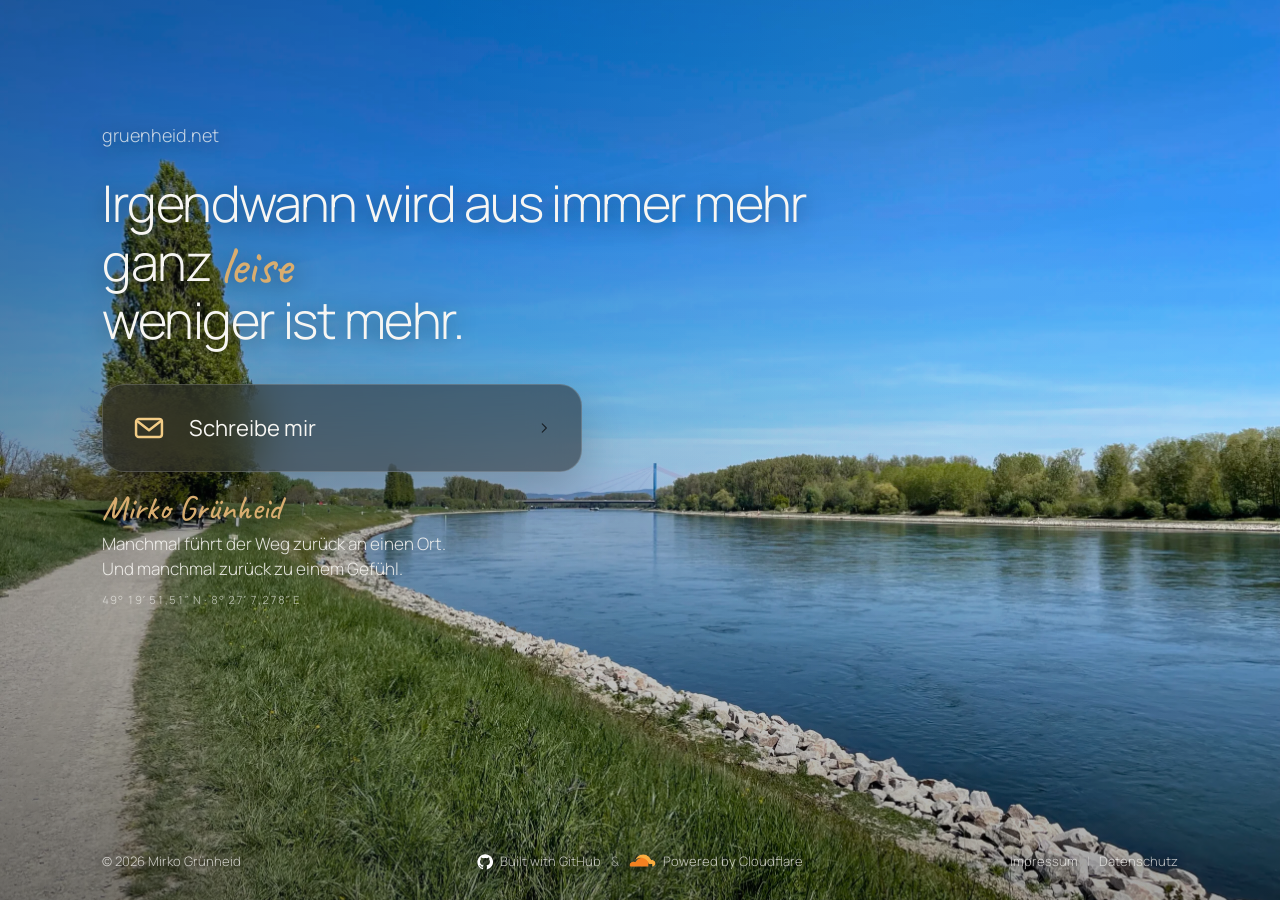
==== commit 87a70012: "Version 1.0.0" ====
--- a/index.html
+++ b/index.html
@@ -18,7 +18,7 @@
 <meta property="og:locale" content="de_DE">
 <meta property="og:type" content="website">
 <meta property="og:title" content="gruenheid.net">
-<meta property="og:description" content="Life is too short for sadness.">
+<meta property="og:description" content="Langsam wird aus immer mehr ganz leise weniger ist mehr.">
 <meta property="og:url" content="https://www.gruenheid.net/">
 <meta property="og:site_name" content="gruenheid.net">
 <meta property="og:image" content="https://www.gruenheid.net/assets/hero-background.webp">
@@ -26,7 +26,7 @@
 <!-- Twitter -->
 <meta name="twitter:card" content="summary_large_image">
 <meta name="twitter:title" content="gruenheid.net">
-<meta name="twitter:description" content="Life is too short for sadness.">
+<meta name="twitter:description" content="Langsam wird aus immer mehr ganz leise weniger ist mehr.">
 <meta name="twitter:image" content="https://www.gruenheid.net/assets/hero-background.webp">
 
 <link rel="preconnect" href="https://fonts.googleapis.com">
--- a/css/style.css
+++ b/css/style.css
@@ -1,20 +1,15 @@
-/* ==========================================================
-   gruenheid.net — style.css
-   Neuaufbau August 2026
-   ========================================================== */
-
 :root {
     --text: #f7f6f3;
     --text-soft: rgba(247, 246, 243, .82);
     --text-muted: rgba(247, 246, 243, .58);
     --accent: #d8ad70;
     --panel: rgba(38, 40, 43, .56);
-    --panel-hover: rgba(38, 40, 43, .56);
+    --panel-hover: rgba(48, 50, 54, .64);
     --border: rgba(255, 255, 255, .17);
     --border-hover: rgba(255, 255, 255, .28);
     --left: clamp(28px, 8vw, 132px);
     --right: clamp(28px, 8vw, 132px);
-    --text-shadow: 0 3px 18px rgba(0, 0, 0, .55);
+    --text-shadow: 0 4px 22px rgba(0,0,0,.72);
 }
 
 * {
@@ -40,12 +35,11 @@
     background: #000;
 }
 
-/* Hintergrund */
 .background {
     position: fixed;
     inset: 0;
     z-index: 0;
-    background: url("../assets/hero-background3.webp") center 58% / cover no-repeat;
+    background: url("../assets/hero-background.webp") center 58% / cover no-repeat;
     filter: brightness(1.035) saturate(1.025) sepia(.025);
     transform: scale(1.035);
     animation: backgroundZoom 18s ease-out forwards;
@@ -62,7 +56,6 @@
         linear-gradient(0deg, rgba(0, 0, 0, .36) 0%, rgba(0, 0, 0, .11) 30%, transparent 60%);
 }
 
-/* Startseite */
 .content {
     position: relative;
     z-index: 10;
@@ -118,7 +111,7 @@
     display: flex;
     flex-direction: column;
     gap: 20px;
-    margin-bottom: 42px;
+    margin-bottom: 44px;
     opacity: 0;
     animation: fadeUp .82s ease .30s forwards;
 }
@@ -194,6 +187,7 @@
 }
 
 .personal-note {
+    margin-top: -24px;
     max-width: 620px;
     opacity: 0;
     animation: fadeUp .82s ease .44s forwards;
@@ -236,7 +230,6 @@
     color: var(--accent);
 }
 
-/* Footer */
 .site-footer {
     position: fixed;
     z-index: 20;
@@ -314,7 +307,6 @@
     color: var(--accent);
 }
 
-/* Rechtliche Seiten */
 body.legal {
     min-height: 100vh;
     display: flex;
@@ -420,7 +412,6 @@
     animation: none;
 }
 
-/* Kontaktformular */
 .contact-page {
     width: min(680px, calc(100% - var(--left) - var(--right)));
 }
@@ -503,7 +494,6 @@
     color: rgba(247, 246, 243, .90);
 }
 
-/* Animationen */
 @keyframes backgroundZoom {
     from { transform: scale(1.035); }
     to { transform: scale(1); }
@@ -520,7 +510,6 @@
     }
 }
 
-/* Mittlere Displays */
 @media (max-width: 1100px) {
     .content {
         width: min(700px, calc(100% - var(--left) - var(--right)));
@@ -536,7 +525,6 @@
     }
 }
 
-/* iPad / kleine Tablets */
 @media (min-width: 701px) and (max-width: 850px) {
     :root {
         --left: 34px;
@@ -597,7 +585,6 @@
     .footer-links { grid-area: links; justify-self: center; }
 }
 
-/* Smartphone */
 @media (max-width: 700px) {
     :root {
         --left: 28px;
@@ -606,13 +593,6 @@
 
     .background {
         background-position: 57% center;
-    }
-
-    .overlay {
-        background:
-            radial-gradient(circle at 82% 18%, rgba(255, 202, 126, .08), transparent 34%),
-            linear-gradient(90deg, rgba(9, 11, 14, .50) 0%, rgba(9, 11, 14, .26) 58%, rgba(9, 11, 14, .08) 100%),
-            linear-gradient(0deg, rgba(0, 0, 0, .56) 0%, rgba(0, 0, 0, .20) 30%, rgba(0, 0, 0, .04) 58%);
     }
 
     .content {
@@ -678,8 +658,11 @@
         max-width: 100%;
         font-size: 15px;
         line-height: 1.42;
-    }
-
+        text-shadow:
+            0 2px 3px rgba(0, 0, 0, .95),
+            0 0 10px rgba(0, 0, 0, .85);
+    }
+    
     .photo-location {
         margin-top: 10px;
         font-size: .66rem;
@@ -764,7 +747,6 @@
     }
 }
 
-/* Sehr kleine Smartphones */
 @media (max-width: 390px) {
     :root {
         --left: 24px;
@@ -784,7 +766,6 @@
     }
 }
 
-/* Niedrige Notebook-Höhen */
 @media (max-height: 850px) and (min-width: 851px) {
     .content {
         padding-top: 86px;
@@ -848,7 +829,6 @@
     }
 }
 
-/* Barrierefreiheit */
 @media (prefers-reduced-motion: reduce) {
     *,
     *::before,
